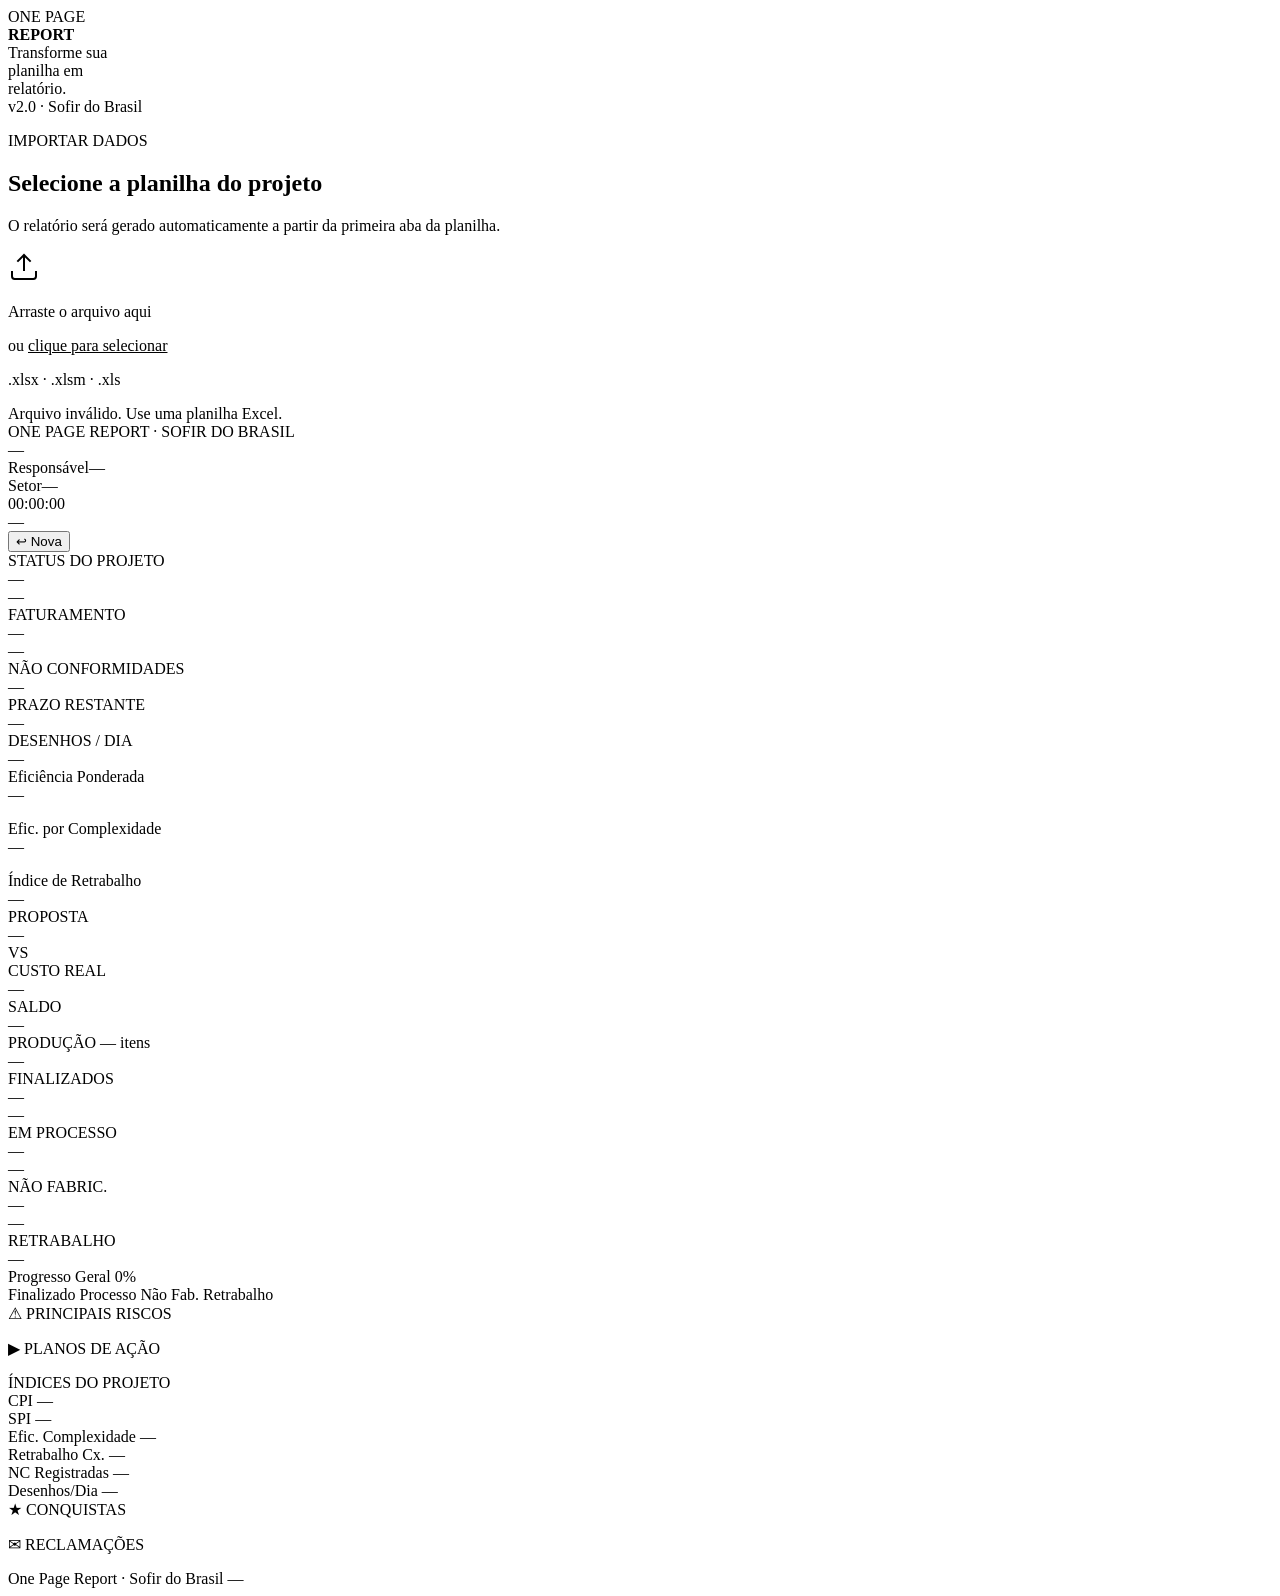
==== index.html @ 6e555a10 "Create index.html" ====
<!DOCTYPE html>
<html lang="pt-BR">
<head>
  <meta charset="UTF-8"/>
  <meta name="viewport" content="width=device-width, initial-scale=1.0"/>
  <title>One Page Report</title>
  <link rel="preconnect" href="https://fonts.googleapis.com">
  <link href="https://fonts.googleapis.com/css2?family=Bebas+Neue&family=Instrument+Sans:ital,wght@0,400;0,500;0,600;0,700;1,400&family=JetBrains+Mono:wght@400;500&display=swap" rel="stylesheet">
  <link rel="stylesheet" href="css/style.css"/>
</head>
<body>

<!-- ══════════ UPLOAD ══════════ -->
<div id="upload-screen">
  <div class="up-noise"></div>

  <div class="up-sidebar">
    <div class="up-logo">
      <span class="logo-sq"></span>
      <span>ONE PAGE<br><strong>REPORT</strong></span>
    </div>
    <div class="up-tagline">Transforme sua<br>planilha em<br>relatório.</div>
    <div class="up-version">v2.0 · Sofir do Brasil</div>
  </div>

  <div class="up-main">
    <div class="up-card">
      <p class="up-eyebrow">IMPORTAR DADOS</p>
      <h2>Selecione a planilha do projeto</h2>
      <p class="up-sub">O relatório será gerado automaticamente a partir da primeira aba da planilha.</p>

      <div class="dropzone" id="drop-zone">
        <input type="file" id="file-input" accept=".xlsx,.xls,.xlsm" hidden/>
        <div class="dz-icon">
          <svg width="32" height="32" viewBox="0 0 24 24" fill="none" stroke="currentColor" stroke-width="1.5">
            <path d="M21 15v4a2 2 0 0 1-2 2H5a2 2 0 0 1-2-2v-4"/>
            <polyline points="17 8 12 3 7 8"/>
            <line x1="12" y1="3" x2="12" y2="15"/>
          </svg>
        </div>
        <p class="dz-title">Arraste o arquivo aqui</p>
        <p class="dz-hint">ou <u>clique para selecionar</u></p>
        <p class="dz-fmt">.xlsx · .xlsm · .xls</p>
      </div>

      <div id="upload-error" class="up-error hidden">
        Arquivo inválido. Use uma planilha Excel.
      </div>
    </div>
  </div>
</div>


<!-- ══════════ RELATÓRIO ══════════ -->
<div id="report-screen" class="hidden">

  <!-- FAIXA TOPO -->
  <div class="top-stripe">
    <div class="ts-left">
      <span class="logo-sq sm"></span>
      <span class="ts-brand">ONE PAGE REPORT <span class="ts-sep">·</span> SOFIR DO BRASIL</span>
    </div>
    <div class="ts-center">
      <span id="h-projeto" class="ts-projeto">—</span>
    </div>
    <div class="ts-right">
      <div class="ts-meta"><span class="ts-lbl">Responsável</span><span id="h-responsavel">—</span></div>
      <div class="ts-meta"><span class="ts-lbl">Setor</span><span id="h-setor">—</span></div>
      <div class="ts-meta">
        <div id="ts-clock" class="ts-clock">00:00:00</div>
        <div id="ts-clock-date" class="ts-clock-date">—</div>
      </div>
      <button class="btn-reset" onclick="resetApp()">↩ Nova</button>
    </div>
  </div>

  <!-- GRID PRINCIPAL -->
  <div class="rpt-grid">

    <!-- ── COL ESQUERDA: sidebar escura ── -->
    <aside class="col-aside">

      <!-- Status badge grande -->
      <div class="aside-hero">
        <div class="ah-label">STATUS DO PROJETO</div>
        <div id="a-spi-big" class="ah-status">—</div>
        <div id="a-cpi-big" class="ah-status-sub">—</div>
      </div>

      <!-- Métricas rápidas empilhadas -->
      <div class="aside-metrics">

        <div class="am-item">
          <div class="am-label">FATURAMENTO</div>
          <div id="a-fat" class="am-val">—</div>
          <div id="a-fat-note" class="am-note">—</div>
        </div>

        <div class="am-item">
          <div class="am-label">NÃO CONFORMIDADES</div>
          <div id="a-nc" class="am-val am-red">—</div>
        </div>

        <div class="am-item">
          <div class="am-label">PRAZO RESTANTE</div>
          <div id="a-prazo" class="am-val am-orange">—</div>
        </div>

        <div class="am-item">
          <div class="am-label">DESENHOS / DIA</div>
          <div id="a-ddia" class="am-val">—</div>
        </div>

      </div>

      <!-- Eficiências -->
      <div class="aside-efic">
        <div class="ae-row">
          <div class="ae-label">Eficiência Ponderada</div>
          <div id="a-efic" class="ae-val">—</div>
        </div>
        <div class="ae-bar-track"><div id="bar-efic" class="ae-bar-fill"></div></div>

        <div class="ae-row" style="margin-top:16px">
          <div class="ae-label">Efic. por Complexidade</div>
          <div id="a-efic-cx" class="ae-val">—</div>
        </div>
        <div class="ae-bar-track"><div id="bar-efic-cx" class="ae-bar-fill ae-orange"></div></div>

        <div class="ae-row" style="margin-top:16px">
          <div class="ae-label">Índice de Retrabalho</div>
          <div id="a-ret-cx" class="ae-val">—</div>
        </div>
        <div class="ae-bar-track"><div id="bar-ret-cx" class="ae-bar-fill ae-red"></div></div>
      </div>

    </aside>

    <!-- ── COL CENTRAL ── -->
    <div class="col-center">

      <!-- Bloco financeiro -->
      <div class="fin-block">
        <div class="fin-card">
          <div class="fc-eyebrow">PROPOSTA</div>
          <div id="c-proposta" class="fc-val">—</div>
        </div>
        <div class="fin-divider">VS</div>
        <div class="fin-card">
          <div class="fc-eyebrow">CUSTO REAL</div>
          <div id="c-custo" class="fc-val fc-orange">—</div>
        </div>
        <div class="fin-card fin-saldo">
          <div class="fc-eyebrow">SALDO</div>
          <div id="c-saldo" class="fc-val">—</div>
        </div>
      </div>

      <!-- Produção: 4 colunas visuais -->
      <div class="prod-block">
        <div class="pb-header">
          <span class="pb-title">PRODUÇÃO</span>
          <span id="pb-total" class="pb-total">— itens</span>
        </div>

        <div class="pb-cols">

          <div class="pb-col">
            <div class="pb-col-top">
              <div id="p-fin-pct" class="pb-pct" style="color:var(--green)">—</div>
              <div class="pb-col-label">FINALIZADOS</div>
            </div>
            <div class="pb-tower-wrap">
              <div class="pb-tower-bg">
                <div id="tower-fin" class="pb-tower" style="background:var(--green)"></div>
              </div>
            </div>
            <div id="p-fin-qtd" class="pb-qtd">—</div>
          </div>

          <div class="pb-col">
            <div class="pb-col-top">
              <div id="p-proc-pct" class="pb-pct" style="color:var(--blue-mid)">—</div>
              <div class="pb-col-label">EM PROCESSO</div>
            </div>
            <div class="pb-tower-wrap">
              <div class="pb-tower-bg">
                <div id="tower-proc" class="pb-tower" style="background:var(--blue-mid)"></div>
              </div>
            </div>
            <div id="p-proc-qtd" class="pb-qtd">—</div>
          </div>

          <div class="pb-col">
            <div class="pb-col-top">
              <div id="p-ni-pct" class="pb-pct" style="color:var(--mid)">—</div>
              <div class="pb-col-label">NÃO FABRIC.</div>
            </div>
            <div class="pb-tower-wrap">
              <div class="pb-tower-bg">
                <div id="tower-ni" class="pb-tower" style="background:var(--mid)"></div>
              </div>
            </div>
            <div id="p-ni-qtd" class="pb-qtd">—</div>
          </div>

          <div class="pb-col">
            <div class="pb-col-top">
              <div id="p-ret-pct" class="pb-pct" style="color:var(--orange)">—</div>
              <div class="pb-col-label">RETRABALHO</div>
            </div>
            <div class="pb-tower-wrap">
              <div class="pb-tower-bg">
                <div id="tower-ret" class="pb-tower" style="background:var(--orange)"></div>
              </div>
            </div>
            <div id="p-ret-qtd" class="pb-qtd">—</div>
          </div>

        </div>

        <!-- Barra de progresso geral -->
        <div class="pb-progress-wrap">
          <div class="pbp-labels">
            <span>Progresso Geral</span>
            <span id="pbp-pct">0%</span>
          </div>
          <div class="pbp-track">
            <div id="pbp-fill-fin"  class="pbp-seg" style="background:var(--green)"></div>
            <div id="pbp-fill-proc" class="pbp-seg" style="background:var(--blue-mid)"></div>
            <div id="pbp-fill-ni"   class="pbp-seg" style="background:var(--mid)"></div>
            <div id="pbp-fill-ret"  class="pbp-seg" style="background:var(--orange)"></div>
          </div>
          <div class="pbp-legend">
            <span><i class="dot" style="background:var(--green)"></i>Finalizado</span>
            <span><i class="dot" style="background:var(--blue-mid)"></i>Processo</span>
            <span><i class="dot" style="background:var(--mid)"></i>Não Fab.</span>
            <span><i class="dot" style="background:var(--orange)"></i>Retrabalho</span>
          </div>
        </div>

        <!-- Riscos e Ações abaixo do progresso -->
        <div class="notas-inline">
          <div class="nota-block risco ni-block">
            <div class="nb-header">
              <span class="nb-icon">⚠</span>
              <span class="nb-title">PRINCIPAIS RISCOS</span>
            </div>
            <ul id="lista-riscos" class="nb-list nb-horizontal"></ul>
          </div>
          <div class="nota-block acao ni-block">
            <div class="nb-header">
              <span class="nb-icon">▶</span>
              <span class="nb-title">PLANOS DE AÇÃO</span>
            </div>
            <ul id="lista-acoes" class="nb-list nb-horizontal"></ul>
          </div>
        </div>

      </div>

    </div>

    <!-- ── COL DIREITA ── -->
    <div class="col-right">

      <!-- Mini painel de índices -->
      <div class="col-right-indices">
        <div class="cri-title">ÍNDICES DO PROJETO</div>
        <div class="cri-item">
          <span class="cri-label">CPI</span>
          <span id="cr-cpi" class="cri-val">—</span>
        </div>
        <div class="cri-item">
          <span class="cri-label">SPI</span>
          <span id="cr-spi" class="cri-val">—</span>
        </div>
        <div class="cri-sep"></div>
        <div class="cri-item">
          <span class="cri-label">Efic. Complexidade</span>
          <span id="cr-efcx" class="cri-val">—</span>
        </div>
        <div class="cri-item">
          <span class="cri-label">Retrabalho Cx.</span>
          <span id="cr-retcx" class="cri-val cri-red">—</span>
        </div>
        <div class="cri-sep"></div>
        <div class="cri-item">
          <span class="cri-label">NC Registradas</span>
          <span id="cr-nc" class="cri-val cri-red">—</span>
        </div>
        <div class="cri-item">
          <span class="cri-label">Desenhos/Dia</span>
          <span id="cr-ddia" class="cri-val">—</span>
        </div>
      </div>

      <div class="nota-block conquista">
        <div class="nb-header">
          <span class="nb-icon">★</span>
          <span class="nb-title">CONQUISTAS</span>
        </div>
        <ul id="lista-conquistas" class="nb-list"></ul>
      </div>

      <div class="nota-block reclam">
        <div class="nb-header">
          <span class="nb-icon">✉</span>
          <span class="nb-title">RECLAMAÇÕES</span>
        </div>
        <ul id="lista-reclamacoes" class="nb-list"></ul>
      </div>

    </div>

  </div><!-- /rpt-grid -->

  <div class="rpt-footer">
    <span>One Page Report · Sofir do Brasil</span>
    <span id="v-gerado">—</span>
  </div>

</div><!-- /report-screen -->

<script src="https://cdn.sheetjs.com/xlsx-0.20.1/package/dist/xlsx.full.min.js"></script>
<script src="js/app.js"></script>
</body>
</html>
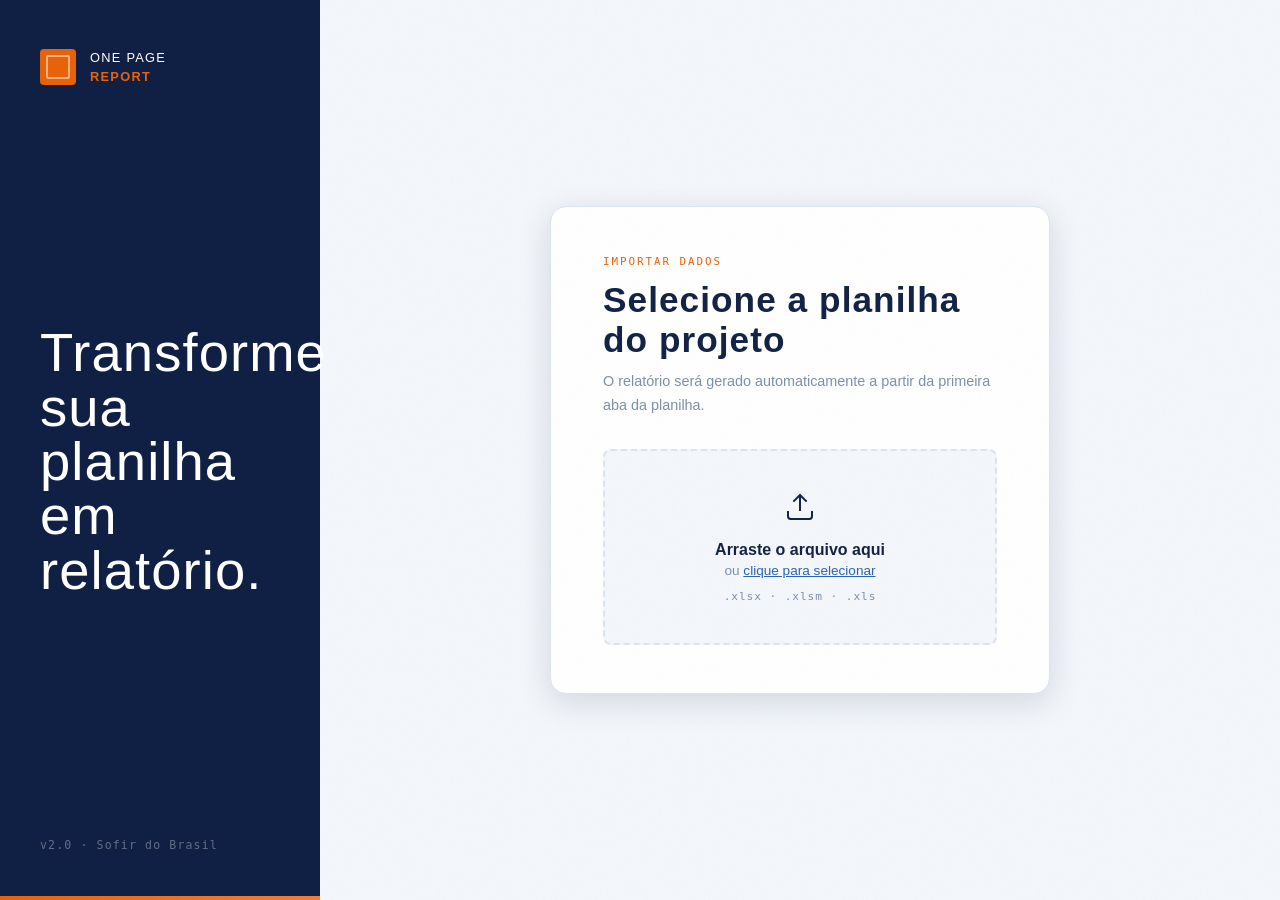
==== commit 518ac6c1: "Update index.html" ====
--- a/index.html
+++ b/index.html
@@ -3,17 +3,771 @@
 <head>
   <meta charset="UTF-8"/>
   <meta name="viewport" content="width=device-width, initial-scale=1.0"/>
-  <title>One Page Report</title>
+  <title>One Page Report — Sofir do Brasil</title>
   <link rel="preconnect" href="https://fonts.googleapis.com">
   <link href="https://fonts.googleapis.com/css2?family=Bebas+Neue&family=Instrument+Sans:ital,wght@0,400;0,500;0,600;0,700;1,400&family=JetBrains+Mono:wght@400;500&display=swap" rel="stylesheet">
-  <link rel="stylesheet" href="css/style.css"/>
+  <style>
+/* ═══════════════════════════════════════════════════
+   ONE PAGE REPORT v2 — tema editorial
+   Paleta: branco · azul-marinho · laranja · verde
+   Fontes: Bebas Neue · Instrument Sans · JetBrains Mono
+═══════════════════════════════════════════════════ */
+
+*, *::before, *::after { box-sizing: border-box; margin: 0; padding: 0; }
+
+:root {
+  /* Paleta principal — inspirada no Executive Summary */
+  --navy:      #0f2044;
+  --navy-dark: #091529;
+  --navy-mid:  #1a3260;
+  --blue-mid:  #2563b0;
+  --sky:       #4a90d9;
+  --orange:    #e8620a;
+  --orange-lt: #f47c35;
+  --green:     #1a9e5c;
+  --green-lt:  #25c472;
+  --red:       #c0392b;
+  --mid:       #7a8fa8;
+  --light:     #d9e4f0;
+  --paper:     #f4f7fb;
+  --white:     #ffffff;
+  --ink:       #0f2044;
+  --ink-mid:   #3d5278;
+  --ink-dim:   #7a8fa8;
+
+  --font-display: 'Bebas Neue', sans-serif;
+  --font-body:    'Instrument Sans', sans-serif;
+  --font-mono:    'JetBrains Mono', monospace;
+
+  --r: 8px;
+  --shadow: 0 2px 12px rgba(15,32,68,.10);
+  --shadow-lg: 0 8px 32px rgba(15,32,68,.15);
+}
+
+body {
+  font-family: var(--font-body);
+  background: var(--paper);
+  color: var(--ink);
+  min-height: 100vh;
+}
+
+.hidden { display: none !important; }
+
+/* ══════════════════════════════════════════
+   UPLOAD SCREEN
+══════════════════════════════════════════ */
+#upload-screen {
+  min-height: 100vh;
+  display: flex;
+  position: relative;
+  overflow: hidden;
+}
+
+/* ruído sutil de fundo */
+.up-noise {
+  position: absolute; inset: 0;
+  background-image: url("data:image/svg+xml,%3Csvg xmlns='http://www.w3.org/2000/svg' width='300' height='300'%3E%3Cfilter id='n'%3E%3CfeTurbulence type='fractalNoise' baseFrequency='.65' numOctaves='3' stitchTiles='stitch'/%3E%3C/filter%3E%3Crect width='300' height='300' filter='url(%23n)' opacity='.04'/%3E%3C/svg%3E");
+  pointer-events: none;
+}
+
+.up-sidebar {
+  width: 320px;
+  background: var(--navy);
+  display: flex;
+  flex-direction: column;
+  justify-content: space-between;
+  padding: 48px 40px;
+  position: relative;
+  flex-shrink: 0;
+}
+.up-sidebar::after {
+  content: '';
+  position: absolute;
+  bottom: 0; left: 0; right: 0;
+  height: 4px;
+  background: linear-gradient(90deg, var(--orange), var(--orange-lt));
+}
+
+.up-logo {
+  display: flex;
+  align-items: center;
+  gap: 14px;
+  color: var(--white);
+  font-family: var(--font-body);
+  font-size: .8rem;
+  letter-spacing: .1em;
+  text-transform: uppercase;
+  line-height: 1.5;
+}
+.up-logo strong { color: var(--orange); }
+
+.up-tagline {
+  font-family: var(--font-display);
+  font-size: 3.4rem;
+  line-height: 1;
+  color: var(--white);
+  letter-spacing: .02em;
+}
+
+.up-version {
+  font-family: var(--font-mono);
+  font-size: .72rem;
+  color: rgba(255,255,255,.35);
+  letter-spacing: .1em;
+}
+
+.up-main {
+  flex: 1;
+  display: flex;
+  align-items: center;
+  justify-content: center;
+  padding: 48px;
+}
+
+.up-card {
+  background: var(--white);
+  border-radius: 16px;
+  padding: 48px 52px;
+  width: 100%;
+  max-width: 500px;
+  box-shadow: var(--shadow-lg);
+  border: 1px solid var(--light);
+}
+
+.up-eyebrow {
+  font-family: var(--font-mono);
+  font-size: .68rem;
+  letter-spacing: .18em;
+  color: var(--orange);
+  margin-bottom: 12px;
+}
+
+.up-card h2 {
+  font-family: var(--font-display);
+  font-size: 2.2rem;
+  letter-spacing: .03em;
+  color: var(--navy);
+  margin-bottom: 10px;
+}
+
+.up-sub {
+  font-size: .9rem;
+  color: var(--ink-dim);
+  line-height: 1.6;
+  margin-bottom: 32px;
+}
+
+.dropzone {
+  border: 2px dashed var(--light);
+  border-radius: var(--r);
+  padding: 40px 24px;
+  text-align: center;
+  cursor: pointer;
+  transition: all .2s;
+  background: var(--paper);
+}
+.dropzone:hover, .dropzone.drag {
+  border-color: var(--navy);
+  background: rgba(15,32,68,.03);
+}
+.dz-icon { color: var(--navy); margin-bottom: 14px; }
+.dz-title {
+  font-family: var(--font-body);
+  font-weight: 600;
+  font-size: 1rem;
+  color: var(--ink);
+  margin-bottom: 4px;
+}
+.dz-hint { font-size: .85rem; color: var(--ink-dim); }
+.dz-hint u { color: var(--blue-mid); cursor: pointer; }
+.dz-fmt {
+  margin-top: 12px;
+  font-family: var(--font-mono);
+  font-size: .7rem;
+  color: var(--mid);
+  letter-spacing: .08em;
+}
+
+.up-error {
+  margin-top: 14px;
+  padding: 10px 14px;
+  background: #fdf0ef;
+  border: 1px solid #f5c6c3;
+  border-radius: 6px;
+  color: var(--red);
+  font-size: .85rem;
+}
+
+/* ══════════════════════════════════════════
+   LOGO SQUARE
+══════════════════════════════════════════ */
+.logo-sq {
+  display: inline-block;
+  width: 36px; height: 36px;
+  background: var(--orange);
+  border-radius: 4px;
+  position: relative;
+  flex-shrink: 0;
+}
+.logo-sq::after {
+  content: '';
+  position: absolute;
+  inset: 6px;
+  border: 2px solid rgba(255,255,255,.5);
+  border-radius: 2px;
+}
+.logo-sq.sm { width: 24px; height: 24px; }
+.logo-sq.sm::after { inset: 4px; }
+
+/* ══════════════════════════════════════════
+   RELATÓRIO
+══════════════════════════════════════════ */
+#report-screen {
+  min-height: 100vh;
+  display: flex;
+  flex-direction: column;
+  animation: slideIn .5s ease both;
+}
+@keyframes slideIn {
+  from { opacity:0; transform:translateY(16px); }
+  to   { opacity:1; transform:translateY(0); }
+}
+
+/* FAIXA TOPO */
+.top-stripe {
+  background: var(--navy);
+  display: flex;
+  align-items: center;
+  padding: 0 32px;
+  height: 56px;
+  gap: 24px;
+  position: sticky; top: 0; z-index: 50;
+}
+.ts-left {
+  display: flex;
+  align-items: center;
+  gap: 12px;
+  min-width: 220px;
+}
+.ts-brand {
+  font-family: var(--font-mono);
+  font-size: .68rem;
+  letter-spacing: .12em;
+  color: rgba(255,255,255,.5);
+  text-transform: uppercase;
+}
+.ts-sep { color: var(--orange); margin: 0 4px; }
+
+.ts-center {
+  flex: 1;
+  text-align: center;
+}
+.ts-projeto {
+  font-family: var(--font-display);
+  font-size: 1.3rem;
+  letter-spacing: .08em;
+  color: var(--white);
+}
+
+.ts-right {
+  display: flex;
+  align-items: center;
+  gap: 20px;
+  min-width: 280px;
+  justify-content: flex-end;
+}
+.ts-meta {
+  display: flex;
+  flex-direction: column;
+  align-items: flex-end;
+}
+.ts-lbl {
+  font-family: var(--font-mono);
+  font-size: .58rem;
+  letter-spacing: .12em;
+  color: rgba(255,255,255,.4);
+  text-transform: uppercase;
+}
+.ts-meta > span:last-child {
+  font-size: .82rem;
+  font-weight: 600;
+  color: var(--white);
+}
+
+.btn-reset {
+  background: rgba(255,255,255,.1);
+  border: 1px solid rgba(255,255,255,.2);
+  color: rgba(255,255,255,.7);
+  padding: 6px 14px;
+  border-radius: 6px;
+  font-family: var(--font-body);
+  font-size: .8rem;
+  cursor: pointer;
+  transition: all .2s;
+  white-space: nowrap;
+}
+.btn-reset:hover { background: var(--orange); border-color: var(--orange); color: #fff; }
+
+/* GRID PRINCIPAL: 3 colunas */
+.rpt-grid {
+  flex: 1;
+  display: grid;
+  grid-template-columns: 260px 1fr 280px;
+  gap: 0;
+}
+
+/* ── COLUNA ESQUERDA (aside escura) ── */
+.col-aside {
+  background: var(--navy-dark);
+  display: flex;
+  flex-direction: column;
+  gap: 0;
+  border-right: 1px solid rgba(255,255,255,.06);
+}
+
+.aside-hero {
+  padding: 28px 24px 24px;
+  border-bottom: 1px solid rgba(255,255,255,.06);
+  background: linear-gradient(180deg, var(--navy-mid) 0%, var(--navy-dark) 100%);
+}
+.ah-label {
+  font-family: var(--font-mono);
+  font-size: .6rem;
+  letter-spacing: .18em;
+  color: rgba(255,255,255,.35);
+  margin-bottom: 10px;
+  text-transform: uppercase;
+}
+.ah-status {
+  font-family: var(--font-display);
+  font-size: 1.6rem;
+  letter-spacing: .06em;
+  color: var(--white);
+  line-height: 1.1;
+}
+.ah-status-sub {
+  font-size: .8rem;
+  color: rgba(255,255,255,.5);
+  margin-top: 6px;
+}
+
+.aside-metrics {
+  padding: 20px 24px;
+  display: flex;
+  flex-direction: column;
+  gap: 18px;
+  border-bottom: 1px solid rgba(255,255,255,.06);
+}
+.am-item {}
+.am-label {
+  font-family: var(--font-mono);
+  font-size: .58rem;
+  letter-spacing: .16em;
+  color: rgba(255,255,255,.35);
+  margin-bottom: 4px;
+  text-transform: uppercase;
+}
+.am-val {
+  font-family: var(--font-display);
+  font-size: 1.5rem;
+  letter-spacing: .04em;
+  color: var(--white);
+}
+.am-note { font-size: .72rem; color: rgba(255,255,255,.3); margin-top: 2px; }
+.am-red    { color: #ff6b5b; }
+.am-orange { color: var(--orange-lt); }
+
+.aside-efic {
+  padding: 20px 24px;
+  flex: 1;
+}
+.ae-row {
+  display: flex;
+  justify-content: space-between;
+  align-items: baseline;
+  margin-bottom: 8px;
+}
+.ae-label {
+  font-size: .75rem;
+  color: rgba(255,255,255,.45);
+}
+.ae-val {
+  font-family: var(--font-mono);
+  font-size: .88rem;
+  font-weight: 500;
+  color: var(--white);
+}
+.ae-bar-track {
+  height: 5px;
+  background: rgba(255,255,255,.08);
+  border-radius: 99px;
+  overflow: hidden;
+}
+.ae-bar-fill {
+  height: 100%;
+  background: var(--green-lt);
+  border-radius: 99px;
+  width: 0%;
+  transition: width 1.2s ease;
+}
+.ae-orange { background: var(--orange-lt); }
+.ae-red    { background: #ff6b5b; }
+
+/* ── COLUNA CENTRAL ── */
+.col-center {
+  display: flex;
+  flex-direction: column;
+  gap: 0;
+  background: var(--paper);
+}
+
+/* Bloco financeiro */
+.fin-block {
+  display: flex;
+  align-items: stretch;
+  border-bottom: 2px solid var(--light);
+  background: var(--white);
+}
+.fin-card {
+  flex: 1;
+  padding: 24px 28px;
+  border-right: 1px solid var(--light);
+}
+.fin-card:last-child { border-right: none; }
+.fin-saldo { background: var(--paper); }
+.fin-divider {
+  display: flex;
+  align-items: center;
+  justify-content: center;
+  padding: 0 8px;
+  font-family: var(--font-display);
+  font-size: .85rem;
+  letter-spacing: .1em;
+  color: var(--mid);
+  border-right: 1px solid var(--light);
+  background: var(--white);
+  min-width: 40px;
+}
+.fc-eyebrow {
+  font-family: var(--font-mono);
+  font-size: .62rem;
+  letter-spacing: .16em;
+  color: var(--ink-dim);
+  text-transform: uppercase;
+  margin-bottom: 8px;
+}
+.fc-val {
+  font-family: var(--font-display);
+  font-size: 2rem;
+  letter-spacing: .02em;
+  color: var(--navy);
+}
+.fc-orange { color: var(--orange); }
+
+/* Bloco produção */
+.prod-block {
+  flex: 1;
+  padding: 28px;
+  display: flex;
+  flex-direction: column;
+  gap: 24px;
+}
+
+.pb-header {
+  display: flex;
+  align-items: baseline;
+  justify-content: space-between;
+}
+.pb-title {
+  font-family: var(--font-display);
+  font-size: 1.1rem;
+  letter-spacing: .12em;
+  color: var(--navy);
+}
+.pb-total {
+  font-family: var(--font-mono);
+  font-size: .72rem;
+  color: var(--ink-dim);
+  letter-spacing: .08em;
+}
+
+/* 4 colunas verticais tipo "tower chart" */
+.pb-cols {
+  display: grid;
+  grid-template-columns: repeat(4, 1fr);
+  gap: 16px;
+  flex: 1;
+}
+.pb-col {
+  display: flex;
+  flex-direction: column;
+  align-items: center;
+  gap: 10px;
+}
+.pb-col-top { text-align: center; }
+.pb-pct {
+  font-family: var(--font-display);
+  font-size: 1.8rem;
+  letter-spacing: .02em;
+  line-height: 1;
+}
+.pb-col-label {
+  font-family: var(--font-mono);
+  font-size: .58rem;
+  letter-spacing: .1em;
+  color: var(--ink-dim);
+  margin-top: 4px;
+  text-transform: uppercase;
+}
+.pb-tower-wrap {
+  flex: 1;
+  width: 100%;
+  display: flex;
+  align-items: flex-end;
+  justify-content: center;
+  min-height: 100px;
+}
+.pb-tower-bg {
+  width: 36px;
+  height: 100px;
+  background: var(--light);
+  border-radius: 4px;
+  overflow: hidden;
+  display: flex;
+  align-items: flex-end;
+}
+.pb-tower {
+  width: 100%;
+  height: 0%;
+  border-radius: 4px;
+  transition: height 1.2s cubic-bezier(.34,1.56,.64,1);
+}
+.pb-qtd {
+  font-family: var(--font-mono);
+  font-size: .78rem;
+  color: var(--ink-dim);
+  font-weight: 500;
+}
+
+/* Barra de progresso multi-segmento */
+.pb-progress-wrap {}
+.pbp-labels {
+  display: flex;
+  justify-content: space-between;
+  font-size: .75rem;
+  color: var(--ink-dim);
+  margin-bottom: 6px;
+}
+#pbp-pct { font-family: var(--font-mono); font-weight: 600; color: var(--navy); }
+.pbp-track {
+  height: 10px;
+  border-radius: 99px;
+  overflow: hidden;
+  display: flex;
+  background: var(--light);
+}
+.pbp-seg {
+  height: 100%;
+  width: 0%;
+  transition: width 1.2s ease;
+}
+.pbp-legend {
+  display: flex;
+  gap: 16px;
+  margin-top: 8px;
+  font-size: .72rem;
+  color: var(--ink-dim);
+  flex-wrap: wrap;
+}
+.dot {
+  display: inline-block;
+  width: 7px; height: 7px;
+  border-radius: 50%;
+  margin-right: 5px;
+  vertical-align: middle;
+}
+
+/* ── COLUNA DIREITA: notas ── */
+.col-right {
+  background: var(--white);
+  border-left: 2px solid var(--light);
+  display: flex;
+  flex-direction: column;
+}
+
+.nota-block {
+  flex: 1;
+  padding: 18px 20px;
+  border-bottom: 1px solid var(--light);
+  display: flex;
+  flex-direction: column;
+  gap: 10px;
+}
+.nota-block:last-child { border-bottom: none; }
+
+.nb-header {
+  display: flex;
+  align-items: center;
+  gap: 8px;
+  padding-bottom: 8px;
+  border-bottom: 2px solid var(--light);
+}
+.nb-icon {
+  width: 22px; height: 22px;
+  display: flex;
+  align-items: center;
+  justify-content: center;
+  border-radius: 4px;
+  font-size: .75rem;
+  flex-shrink: 0;
+}
+.nb-title {
+  font-family: var(--font-mono);
+  font-size: .62rem;
+  letter-spacing: .14em;
+  text-transform: uppercase;
+  font-weight: 500;
+}
+
+.risco .nb-header { border-bottom-color: #ffdad7; }
+.risco .nb-icon    { background: #fdecea; color: var(--red); }
+.risco .nb-title   { color: var(--red); }
+
+.acao .nb-header   { border-bottom-color: #d4e7fb; }
+.acao .nb-icon     { background: #e8f2fd; color: var(--blue-mid); }
+.acao .nb-title    { color: var(--blue-mid); }
+
+.conquista .nb-header { border-bottom-color: #c9f0dc; }
+.conquista .nb-icon   { background: #e4f8ee; color: var(--green); }
+.conquista .nb-title  { color: var(--green); }
+
+.reclam .nb-header { border-bottom-color: #fde9d4; }
+.reclam .nb-icon   { background: #fef1e4; color: var(--orange); }
+.reclam .nb-title  { color: var(--orange); }
+
+.nb-list { list-style: none; display: flex; flex-direction: column; gap: 5px; }
+.nb-list li {
+  font-size: .8rem;
+  line-height: 1.4;
+  padding: 6px 10px;
+  border-radius: 4px;
+  background: var(--paper);
+  color: var(--ink-mid);
+}
+.nb-list li.filled  { color: var(--ink); background: var(--paper); }
+.nb-list li.empty   { color: var(--mid); font-style: italic; font-size: .75rem; }
+
+/* ── NOTAS INLINE (riscos + ações abaixo do progresso) ── */
+.notas-inline {
+  display: grid;
+  grid-template-columns: 1fr 1fr;
+  gap: 12px;
+  margin-top: 4px;
+}
+.ni-block {
+  border-bottom: none !important;
+  border-right: none !important;
+}
+.nb-list.nb-horizontal {
+  display: flex;
+  flex-direction: column;
+  gap: 4px;
+}
+.nb-list.nb-horizontal li {
+  font-size: .78rem;
+  padding: 5px 9px;
+}
+
+/* ── PAINEL DE ÍNDICES (col direita topo) ── */
+.col-right-indices {
+  background: var(--navy);
+  padding: 18px 20px;
+  border-bottom: 2px solid var(--orange);
+}
+.cri-title {
+  font-family: var(--font-mono);
+  font-size: .58rem;
+  letter-spacing: .18em;
+  color: rgba(255,255,255,.4);
+  text-transform: uppercase;
+  margin-bottom: 14px;
+}
+.cri-item {
+  display: flex;
+  justify-content: space-between;
+  align-items: center;
+  padding: 6px 0;
+  border-bottom: 1px solid rgba(255,255,255,.06);
+}
+.cri-item:last-of-type { border-bottom: none; }
+.cri-label {
+  font-size: .78rem;
+  color: rgba(255,255,255,.5);
+}
+.cri-val {
+  font-family: var(--font-mono);
+  font-size: .88rem;
+  font-weight: 500;
+  color: var(--white);
+}
+.cri-red  { color: #ff6b5b; }
+.cri-sep  { height: 1px; background: rgba(255,255,255,.08); margin: 6px 0; }
+
+/* ── RELÓGIO no header ── */
+.ts-clock {
+  font-family: var(--font-mono);
+  font-size: .9rem;
+  font-weight: 500;
+  color: var(--orange);
+  letter-spacing: .05em;
+  line-height: 1;
+}
+.ts-clock-date {
+  font-family: var(--font-mono);
+  font-size: .6rem;
+  color: rgba(255,255,255,.4);
+  letter-spacing: .08em;
+  text-transform: uppercase;
+  margin-top: 2px;
+}
+
+/* FOOTER */
+.rpt-footer {
+  background: var(--navy);
+  padding: 10px 32px;
+  display: flex;
+  justify-content: space-between;
+  align-items: center;
+  font-family: var(--font-mono);
+  font-size: .65rem;
+  letter-spacing: .1em;
+  color: rgba(255,255,255,.3);
+  text-transform: uppercase;
+}
+
+/* ══ RESPONSIVE ══ */
+@media (max-width: 1100px) {
+  .rpt-grid { grid-template-columns: 220px 1fr; }
+  .col-right { grid-column: 1/-1; display: grid; grid-template-columns: repeat(2,1fr); }
+  .nota-block { border-bottom: none; border-right: 1px solid var(--light); }
+}
+@media (max-width: 780px) {
+  #upload-screen { flex-direction: column; }
+  .up-sidebar { width: 100%; height: auto; padding: 32px 28px; flex-direction: row; align-items: center; }
+  .up-tagline { font-size: 2rem; }
+  .rpt-grid { grid-template-columns: 1fr; }
+  .col-aside { flex-direction: row; flex-wrap: wrap; border-right: none; border-bottom: 1px solid rgba(255,255,255,.06); }
+  .aside-hero, .aside-metrics, .aside-efic { flex: 1; min-width: 200px; }
+  .pb-cols { grid-template-columns: repeat(2,1fr); }
+  .ts-right { display: none; }
+}
+  </style>
 </head>
 <body>
 
 <!-- ══════════ UPLOAD ══════════ -->
 <div id="upload-screen">
   <div class="up-noise"></div>
-
   <div class="up-sidebar">
     <div class="up-logo">
       <span class="logo-sq"></span>
@@ -22,13 +776,11 @@
     <div class="up-tagline">Transforme sua<br>planilha em<br>relatório.</div>
     <div class="up-version">v2.0 · Sofir do Brasil</div>
   </div>
-
   <div class="up-main">
     <div class="up-card">
       <p class="up-eyebrow">IMPORTAR DADOS</p>
       <h2>Selecione a planilha do projeto</h2>
       <p class="up-sub">O relatório será gerado automaticamente a partir da primeira aba da planilha.</p>
-
       <div class="dropzone" id="drop-zone">
         <input type="file" id="file-input" accept=".xlsx,.xls,.xlsm" hidden/>
         <div class="dz-icon">
@@ -42,7 +794,6 @@
         <p class="dz-hint">ou <u>clique para selecionar</u></p>
         <p class="dz-fmt">.xlsx · .xlsm · .xls</p>
       </div>
-
       <div id="upload-error" class="up-error hidden">
         Arquivo inválido. Use uma planilha Excel.
       </div>
@@ -50,11 +801,9 @@
   </div>
 </div>
 
-
 <!-- ══════════ RELATÓRIO ══════════ -->
 <div id="report-screen" class="hidden">
 
-  <!-- FAIXA TOPO -->
   <div class="top-stripe">
     <div class="ts-left">
       <span class="logo-sq sm"></span>
@@ -74,72 +823,53 @@
     </div>
   </div>
 
-  <!-- GRID PRINCIPAL -->
   <div class="rpt-grid">
 
-    <!-- ── COL ESQUERDA: sidebar escura ── -->
     <aside class="col-aside">
-
-      <!-- Status badge grande -->
       <div class="aside-hero">
         <div class="ah-label">STATUS DO PROJETO</div>
         <div id="a-spi-big" class="ah-status">—</div>
         <div id="a-cpi-big" class="ah-status-sub">—</div>
       </div>
-
-      <!-- Métricas rápidas empilhadas -->
       <div class="aside-metrics">
-
         <div class="am-item">
           <div class="am-label">FATURAMENTO</div>
           <div id="a-fat" class="am-val">—</div>
           <div id="a-fat-note" class="am-note">—</div>
         </div>
-
         <div class="am-item">
           <div class="am-label">NÃO CONFORMIDADES</div>
           <div id="a-nc" class="am-val am-red">—</div>
         </div>
-
         <div class="am-item">
           <div class="am-label">PRAZO RESTANTE</div>
           <div id="a-prazo" class="am-val am-orange">—</div>
         </div>
-
         <div class="am-item">
           <div class="am-label">DESENHOS / DIA</div>
           <div id="a-ddia" class="am-val">—</div>
         </div>
-
       </div>
-
-      <!-- Eficiências -->
       <div class="aside-efic">
         <div class="ae-row">
           <div class="ae-label">Eficiência Ponderada</div>
           <div id="a-efic" class="ae-val">—</div>
         </div>
         <div class="ae-bar-track"><div id="bar-efic" class="ae-bar-fill"></div></div>
-
         <div class="ae-row" style="margin-top:16px">
           <div class="ae-label">Efic. por Complexidade</div>
           <div id="a-efic-cx" class="ae-val">—</div>
         </div>
         <div class="ae-bar-track"><div id="bar-efic-cx" class="ae-bar-fill ae-orange"></div></div>
-
         <div class="ae-row" style="margin-top:16px">
           <div class="ae-label">Índice de Retrabalho</div>
           <div id="a-ret-cx" class="ae-val">—</div>
         </div>
         <div class="ae-bar-track"><div id="bar-ret-cx" class="ae-bar-fill ae-red"></div></div>
       </div>
-
     </aside>
 
-    <!-- ── COL CENTRAL ── -->
     <div class="col-center">
-
-      <!-- Bloco financeiro -->
       <div class="fin-block">
         <div class="fin-card">
           <div class="fc-eyebrow">PROPOSTA</div>
@@ -156,70 +886,46 @@
         </div>
       </div>
 
-      <!-- Produção: 4 colunas visuais -->
       <div class="prod-block">
         <div class="pb-header">
           <span class="pb-title">PRODUÇÃO</span>
           <span id="pb-total" class="pb-total">— itens</span>
         </div>
-
         <div class="pb-cols">
-
           <div class="pb-col">
             <div class="pb-col-top">
               <div id="p-fin-pct" class="pb-pct" style="color:var(--green)">—</div>
               <div class="pb-col-label">FINALIZADOS</div>
             </div>
-            <div class="pb-tower-wrap">
-              <div class="pb-tower-bg">
-                <div id="tower-fin" class="pb-tower" style="background:var(--green)"></div>
-              </div>
-            </div>
+            <div class="pb-tower-wrap"><div class="pb-tower-bg"><div id="tower-fin" class="pb-tower" style="background:var(--green)"></div></div></div>
             <div id="p-fin-qtd" class="pb-qtd">—</div>
           </div>
-
           <div class="pb-col">
             <div class="pb-col-top">
               <div id="p-proc-pct" class="pb-pct" style="color:var(--blue-mid)">—</div>
               <div class="pb-col-label">EM PROCESSO</div>
             </div>
-            <div class="pb-tower-wrap">
-              <div class="pb-tower-bg">
-                <div id="tower-proc" class="pb-tower" style="background:var(--blue-mid)"></div>
-              </div>
-            </div>
+            <div class="pb-tower-wrap"><div class="pb-tower-bg"><div id="tower-proc" class="pb-tower" style="background:var(--blue-mid)"></div></div></div>
             <div id="p-proc-qtd" class="pb-qtd">—</div>
           </div>
-
           <div class="pb-col">
             <div class="pb-col-top">
               <div id="p-ni-pct" class="pb-pct" style="color:var(--mid)">—</div>
               <div class="pb-col-label">NÃO FABRIC.</div>
             </div>
-            <div class="pb-tower-wrap">
-              <div class="pb-tower-bg">
-                <div id="tower-ni" class="pb-tower" style="background:var(--mid)"></div>
-              </div>
-            </div>
+            <div class="pb-tower-wrap"><div class="pb-tower-bg"><div id="tower-ni" class="pb-tower" style="background:var(--mid)"></div></div></div>
             <div id="p-ni-qtd" class="pb-qtd">—</div>
           </div>
-
           <div class="pb-col">
             <div class="pb-col-top">
               <div id="p-ret-pct" class="pb-pct" style="color:var(--orange)">—</div>
               <div class="pb-col-label">RETRABALHO</div>
             </div>
-            <div class="pb-tower-wrap">
-              <div class="pb-tower-bg">
-                <div id="tower-ret" class="pb-tower" style="background:var(--orange)"></div>
-              </div>
-            </div>
+            <div class="pb-tower-wrap"><div class="pb-tower-bg"><div id="tower-ret" class="pb-tower" style="background:var(--orange)"></div></div></div>
             <div id="p-ret-qtd" class="pb-qtd">—</div>
           </div>
-
-        </div>
-
-        <!-- Barra de progresso geral -->
+        </div>
+
         <div class="pb-progress-wrap">
           <div class="pbp-labels">
             <span>Progresso Geral</span>
@@ -239,7 +945,6 @@
           </div>
         </div>
 
-        <!-- Riscos e Ações abaixo do progresso -->
         <div class="notas-inline">
           <div class="nota-block risco ni-block">
             <div class="nb-header">
@@ -258,43 +963,20 @@
         </div>
 
       </div>
-
     </div>
 
-    <!-- ── COL DIREITA ── -->
     <div class="col-right">
-
-      <!-- Mini painel de índices -->
       <div class="col-right-indices">
         <div class="cri-title">ÍNDICES DO PROJETO</div>
-        <div class="cri-item">
-          <span class="cri-label">CPI</span>
-          <span id="cr-cpi" class="cri-val">—</span>
-        </div>
-        <div class="cri-item">
-          <span class="cri-label">SPI</span>
-          <span id="cr-spi" class="cri-val">—</span>
-        </div>
+        <div class="cri-item"><span class="cri-label">CPI</span><span id="cr-cpi" class="cri-val">—</span></div>
+        <div class="cri-item"><span class="cri-label">SPI</span><span id="cr-spi" class="cri-val">—</span></div>
         <div class="cri-sep"></div>
-        <div class="cri-item">
-          <span class="cri-label">Efic. Complexidade</span>
-          <span id="cr-efcx" class="cri-val">—</span>
-        </div>
-        <div class="cri-item">
-          <span class="cri-label">Retrabalho Cx.</span>
-          <span id="cr-retcx" class="cri-val cri-red">—</span>
-        </div>
+        <div class="cri-item"><span class="cri-label">Efic. Complexidade</span><span id="cr-efcx" class="cri-val">—</span></div>
+        <div class="cri-item"><span class="cri-label">Retrabalho Cx.</span><span id="cr-retcx" class="cri-val cri-red">—</span></div>
         <div class="cri-sep"></div>
-        <div class="cri-item">
-          <span class="cri-label">NC Registradas</span>
-          <span id="cr-nc" class="cri-val cri-red">—</span>
-        </div>
-        <div class="cri-item">
-          <span class="cri-label">Desenhos/Dia</span>
-          <span id="cr-ddia" class="cri-val">—</span>
-        </div>
+        <div class="cri-item"><span class="cri-label">NC Registradas</span><span id="cr-nc" class="cri-val cri-red">—</span></div>
+        <div class="cri-item"><span class="cri-label">Desenhos/Dia</span><span id="cr-ddia" class="cri-val">—</span></div>
       </div>
-
       <div class="nota-block conquista">
         <div class="nb-header">
           <span class="nb-icon">★</span>
@@ -302,7 +984,6 @@
         </div>
         <ul id="lista-conquistas" class="nb-list"></ul>
       </div>
-
       <div class="nota-block reclam">
         <div class="nb-header">
           <span class="nb-icon">✉</span>
@@ -310,19 +991,314 @@
         </div>
         <ul id="lista-reclamacoes" class="nb-list"></ul>
       </div>
-
     </div>
 
-  </div><!-- /rpt-grid -->
+  </div>
 
   <div class="rpt-footer">
     <span>One Page Report · Sofir do Brasil</span>
     <span id="v-gerado">—</span>
   </div>
 
-</div><!-- /report-screen -->
+</div>
 
 <script src="https://cdn.sheetjs.com/xlsx-0.20.1/package/dist/xlsx.full.min.js"></script>
-<script src="js/app.js"></script>
+<script>
+/* ═══════════════════════════════════════════════════════
+   ONE PAGE REPORT v2 — app.js
+   ═══════════════════════════════════════════════════════ */
+
+const CELL = {
+  titulo:      'B2',
+  data:        'M2',
+  responsavel: 'M3',
+  setor:       'M4',
+  faturamento: 'B9',
+  nc:          'E9',
+  cpi:         'H9',
+  spi:         'K9',
+  finPct:      'B14',
+  procPct:     'E14',
+  niPct:       'H14',
+  retPct:      'K14',
+  finQtd:      'B19',
+  procQtd:     'E19',
+  niQtd:       'H19',
+  retQtd:      'K19',
+  proposta:    'B24',
+  custo:       'E24',
+  eficiencia:  'H24',
+  prazo:       'K24',
+  desenhoDia:  'B30',
+  eficCx:      'E30',
+  retCx:       'H30',
+  statusEfic:  'E32',
+  statusRet:   'H32',
+  riscos:      ['B37','B38','B39','B40','B41'],
+  acoes:       ['E37','E38','E39','E40','E41'],
+  conquistas:  ['H37','H38','H39','H40','H41'],
+  reclamacoes: ['K37','K38','K39','K40','K41'],
+};
+
+const uploadScreen = document.getElementById('upload-screen');
+const reportScreen = document.getElementById('report-screen');
+const dropZone     = document.getElementById('drop-zone');
+const fileInput    = document.getElementById('file-input');
+const errMsg       = document.getElementById('upload-error');
+
+dropZone.addEventListener('click', () => fileInput.click());
+dropZone.addEventListener('dragover', e => { e.preventDefault(); dropZone.classList.add('drag'); });
+dropZone.addEventListener('dragleave', () => dropZone.classList.remove('drag'));
+dropZone.addEventListener('drop', e => {
+  e.preventDefault(); dropZone.classList.remove('drag');
+  if (e.dataTransfer.files[0]) handleFile(e.dataTransfer.files[0]);
+});
+fileInput.addEventListener('change', e => { if (e.target.files[0]) handleFile(e.target.files[0]); });
+
+function handleFile(file) {
+  errMsg.classList.add('hidden');
+  // Aceita por nome — não depende do MIME que o Windows às vezes não detecta
+  const nomeOk = /\.(xlsx|xls|xlsm|xlsb|xltx|xltm)$/i.test(file.name);
+  const tipoOk = file.type === '' ||
+                 file.type.includes('excel') ||
+                 file.type.includes('spreadsheet') ||
+                 file.type.includes('officedocument') ||
+                 file.type.includes('ms-excel');
+  if (!nomeOk && !tipoOk) {
+    errMsg.classList.remove('hidden');
+    return;
+  }
+  const reader = new FileReader();
+  reader.onload = function(ev) {
+    try {
+      const wb = XLSX.read(ev.target.result, { type: 'array', cellDates: true });
+      renderReport(wb.Sheets[wb.SheetNames[0]]);
+    } catch(err) {
+      console.error('Erro ao ler planilha:', err);
+      errMsg.classList.remove('hidden');
+    }
+  };
+  reader.readAsArrayBuffer(file);
+}
+
+function c(ws, addr) {
+  const cell = ws[addr];
+  if (!cell) return null;
+  if (cell.t === 'd') return cell.v;
+  return cell.v ?? null;
+}
+
+function renderReport(ws) {
+
+  // Cabeçalho
+  set('h-projeto',     strip(c(ws, CELL.titulo), 'ONE PAGE REPORT -') || 'ONE PAGE REPORT');
+  set('h-responsavel', strip(c(ws, CELL.responsavel), 'Responsável:'));
+  set('h-setor',       strip(c(ws, CELL.setor), 'Setor:'));
+  iniciarRelogio();
+
+  // SPI / CPI
+  const spiTxt = String(c(ws, CELL.spi) ?? '—');
+  const cpiTxt = String(c(ws, CELL.cpi) ?? '—');
+  set('a-spi-big', spiTxt);
+  set('a-cpi-big', cpiTxt);
+
+  const heroEl = document.getElementById('a-spi-big');
+  if (heroEl) {
+    if (/atraso|acima/i.test(spiTxt)) heroEl.style.color = '#ff6b5b';
+    else if (/prazo|ok|dentro/i.test(spiTxt)) heroEl.style.color = 'var(--green-lt)';
+  }
+
+  // Painel de índices coluna direita
+  const eficCx = toNum(c(ws, CELL.eficCx));
+  const retCx  = toNum(c(ws, CELL.retCx));
+
+  set('cr-cpi',   cpiTxt);
+  set('cr-spi',   spiTxt);
+  set('cr-efcx',  fmtPct(eficCx));
+  set('cr-retcx', fmtPct(retCx));
+  set('cr-nc',    fmtInt(c(ws, CELL.nc)));
+  set('cr-ddia',  fmtDecimal(c(ws, CELL.desenhoDia)));
+
+  const crCpi = document.getElementById('cr-cpi');
+  const crSpi = document.getElementById('cr-spi');
+  if (crCpi && /acima|atraso/i.test(cpiTxt)) crCpi.style.color = '#ff6b5b';
+  if (crSpi && /atraso/i.test(spiTxt))       crSpi.style.color = '#ff6b5b';
+
+  // Métricas aside
+  const fat = c(ws, CELL.faturamento);
+  if (fat !== null && fat !== '') {
+    set('a-fat', fmtMoeda(toNum(fat)));
+    set('a-fat-note', '');
+  } else {
+    set('a-fat', '—');
+    set('a-fat-note', 'Aguardando dado');
+  }
+
+  set('a-nc',    fmtInt(c(ws, CELL.nc)));
+  set('a-prazo', c(ws, CELL.prazo) ?? '—');
+  set('a-ddia',  fmtDecimal(c(ws, CELL.desenhoDia)));
+
+  // Eficiências aside
+  const efic = toNum(c(ws, CELL.eficiencia));
+  set('a-efic',    fmtPct(efic));
+  set('a-efic-cx', fmtPct(eficCx));
+  set('a-ret-cx',  fmtPct(retCx));
+
+  animWidth('bar-efic',    efic   * 100);
+  animWidth('bar-efic-cx', eficCx * 100);
+  animWidth('bar-ret-cx',  retCx  * 100);
+
+  // Financeiro
+  const proposta = toNum(c(ws, CELL.proposta));
+  const custo    = toNum(c(ws, CELL.custo));
+  const saldo    = proposta - custo;
+
+  set('c-proposta', fmtMoeda(proposta));
+  set('c-custo',    fmtMoeda(custo));
+
+  const saldoEl = document.getElementById('c-saldo');
+  if (saldoEl) {
+    saldoEl.textContent = fmtMoeda(saldo);
+    saldoEl.style.color = saldo >= 0 ? 'var(--green)' : 'var(--orange)';
+  }
+
+  // Produção
+  const finPct  = toNum(c(ws, CELL.finPct));
+  const procPct = toNum(c(ws, CELL.procPct));
+  const niPct   = toNum(c(ws, CELL.niPct));
+  const retPct  = toNum(c(ws, CELL.retPct));
+
+  const finQtd  = toNum(c(ws, CELL.finQtd));
+  const procQtd = toNum(c(ws, CELL.procQtd));
+  const niQtd   = toNum(c(ws, CELL.niQtd));
+  const retQtd  = toNum(c(ws, CELL.retQtd));
+
+  set('pb-total',   `${finQtd + procQtd + niQtd + retQtd} itens no total`);
+  set('p-fin-pct',  fmtPct(finPct));
+  set('p-proc-pct', fmtPct(procPct));
+  set('p-ni-pct',   fmtPct(niPct));
+  set('p-ret-pct',  fmtPct(retPct));
+  set('p-fin-qtd',  `${finQtd} itens`);
+  set('p-proc-qtd', `${procQtd} itens`);
+  set('p-ni-qtd',   `${niQtd} itens`);
+  set('p-ret-qtd',  `${retQtd} itens`);
+
+  animHeight('tower-fin',  finPct  * 100);
+  animHeight('tower-proc', procPct * 100);
+  animHeight('tower-ni',   niPct   * 100);
+  animHeight('tower-ret',  retPct  * 100);
+
+  set('pbp-pct', fmtPct(finPct));
+  animWidth('pbp-fill-fin',  finPct  * 100);
+  animWidth('pbp-fill-proc', procPct * 100);
+  animWidth('pbp-fill-ni',   niPct   * 100);
+  animWidth('pbp-fill-ret',  retPct  * 100);
+
+  // Notas
+  renderLista('lista-riscos',      CELL.riscos,      ws);
+  renderLista('lista-acoes',       CELL.acoes,       ws);
+  renderLista('lista-conquistas',  CELL.conquistas,  ws);
+  renderLista('lista-reclamacoes', CELL.reclamacoes, ws);
+
+  set('v-gerado', new Date().toLocaleString('pt-BR'));
+
+  uploadScreen.classList.add('hidden');
+  reportScreen.classList.remove('hidden');
+}
+
+function renderLista(id, addrs, ws) {
+  const ul = document.getElementById(id);
+  if (!ul) return;
+  ul.innerHTML = '';
+  addrs.forEach((addr, i) => {
+    const val   = c(ws, addr);
+    const isNum = val !== null && !isNaN(val) && Number(val) === (i + 1);
+    const li    = document.createElement('li');
+    if (val && !isNum && String(val).trim() !== '') {
+      li.textContent = String(val).trim();
+      li.classList.add('filled');
+    } else {
+      li.textContent = 'Não informado';
+      li.classList.add('empty');
+    }
+    ul.appendChild(li);
+  });
+}
+
+function set(id, val) {
+  const el = document.getElementById(id);
+  if (el) el.textContent = (val !== null && val !== undefined && String(val).trim() !== '') ? val : '—';
+}
+
+function animWidth(id, pct) {
+  setTimeout(() => {
+    const el = document.getElementById(id);
+    if (el) el.style.width = clamp(pct) + '%';
+  }, 80);
+}
+
+function animHeight(id, pct) {
+  setTimeout(() => {
+    const el = document.getElementById(id);
+    if (el) el.style.height = clamp(pct) + '%';
+  }, 80);
+}
+
+function clamp(v) { return Math.min(Math.max(v || 0, 0), 100); }
+
+function toNum(v) {
+  if (v === null || v === undefined || v === '') return 0;
+  if (typeof v === 'number') return v;
+  return parseFloat(String(v).replace(/[^\d.,\-]/g, '').replace(',', '.')) || 0;
+}
+
+function fmtMoeda(n) {
+  return Number(n).toLocaleString('pt-BR', { style: 'currency', currency: 'BRL' });
+}
+
+function fmtPct(n) {
+  const v = n <= 1 ? n * 100 : n;
+  return v.toFixed(1) + '%';
+}
+
+function fmtInt(v) {
+  if (v === null || v === undefined || v === '') return '—';
+  return String(Math.round(Number(v)));
+}
+
+function fmtDecimal(v) {
+  if (v === null || v === undefined || v === '') return '—';
+  return Number(v).toFixed(2);
+}
+
+function strip(str, prefix) {
+  if (!str) return '—';
+  return String(str).replace(new RegExp('^' + prefix + '\\s*', 'i'), '').trim() || '—';
+}
+
+let clockInterval = null;
+function iniciarRelogio() {
+  if (clockInterval) clearInterval(clockInterval);
+  function tick() {
+    const now  = new Date();
+    const hora = now.toLocaleTimeString('pt-BR');
+    const data = now.toLocaleDateString('pt-BR', { weekday: 'short', day: '2-digit', month: 'short', year: 'numeric' });
+    const clk  = document.getElementById('ts-clock');
+    const dt   = document.getElementById('ts-clock-date');
+    if (clk) clk.textContent = hora;
+    if (dt)  dt.textContent  = data;
+  }
+  tick();
+  clockInterval = setInterval(tick, 1000);
+}
+
+function resetApp() {
+  fileInput.value = '';
+  errMsg.classList.add('hidden');
+  reportScreen.classList.add('hidden');
+  uploadScreen.classList.remove('hidden');
+  if (clockInterval) { clearInterval(clockInterval); clockInterval = null; }
+}
+</script>
 </body>
 </html>
